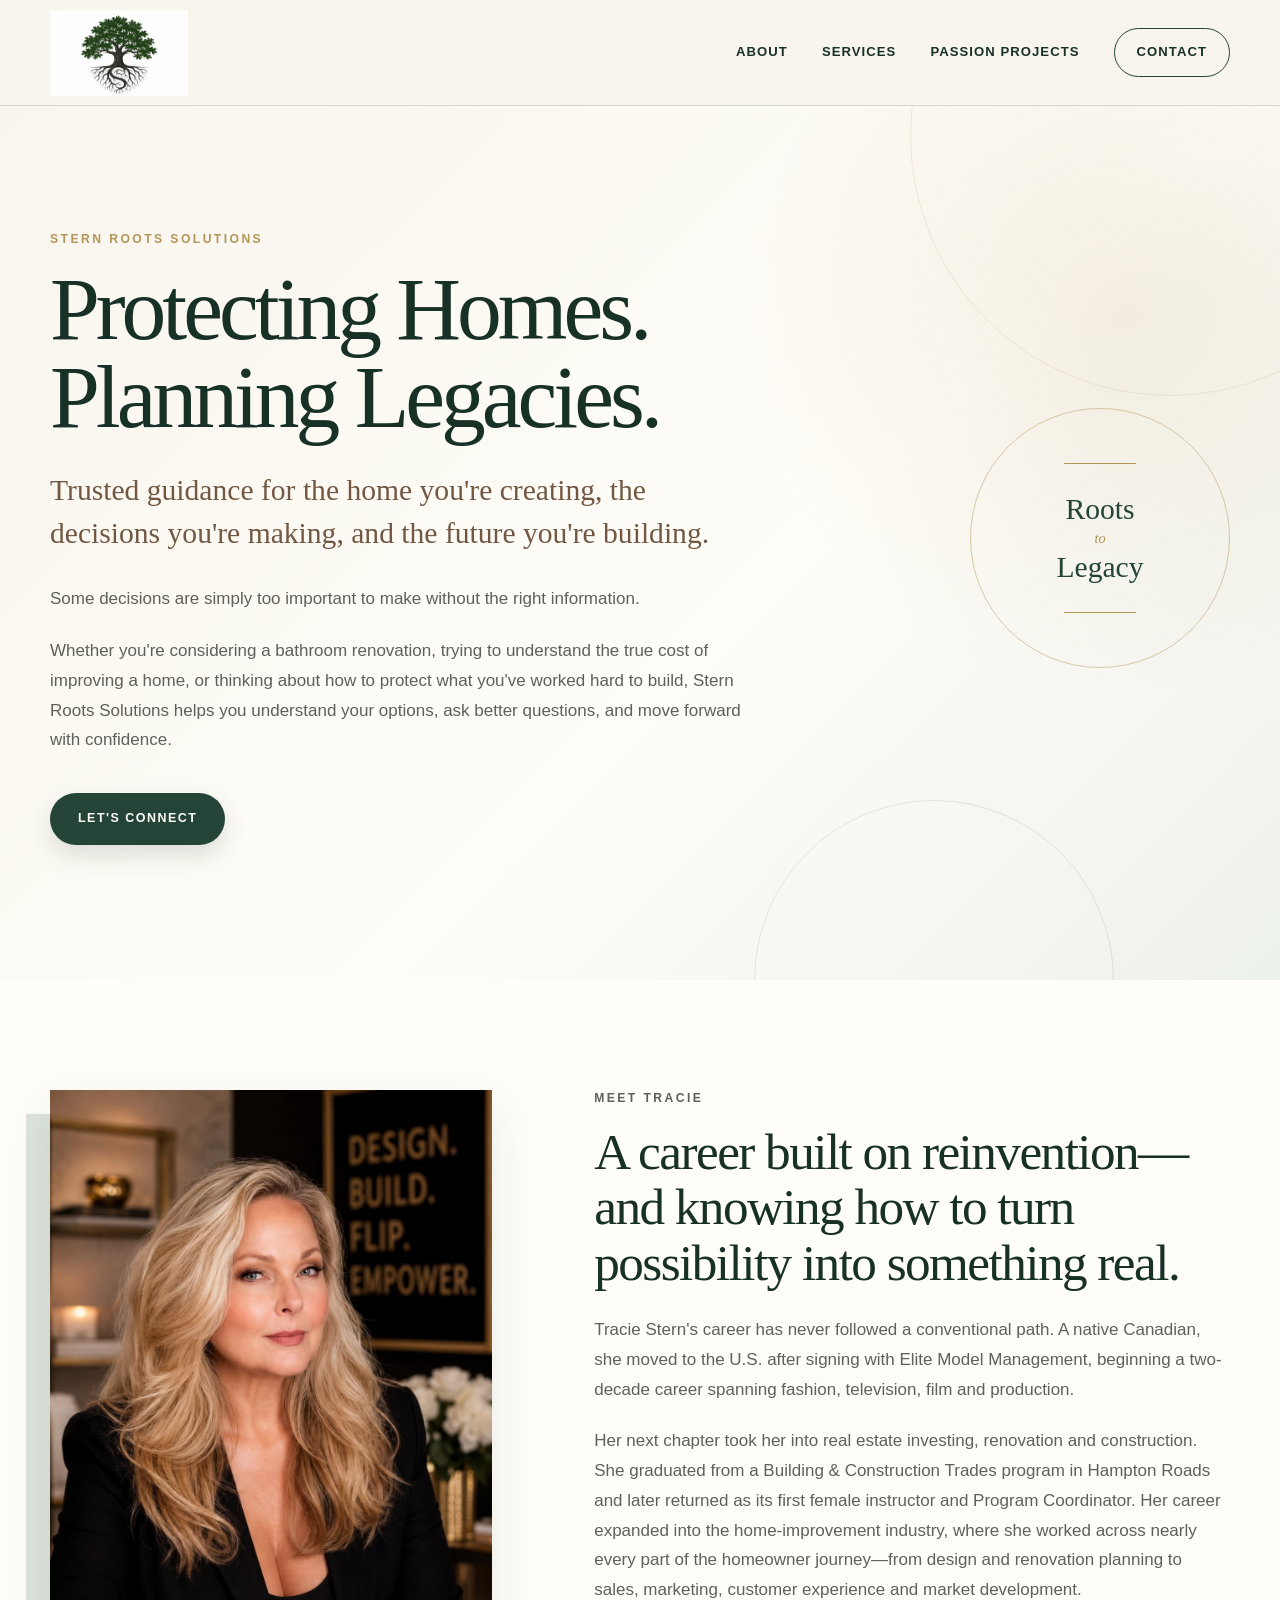
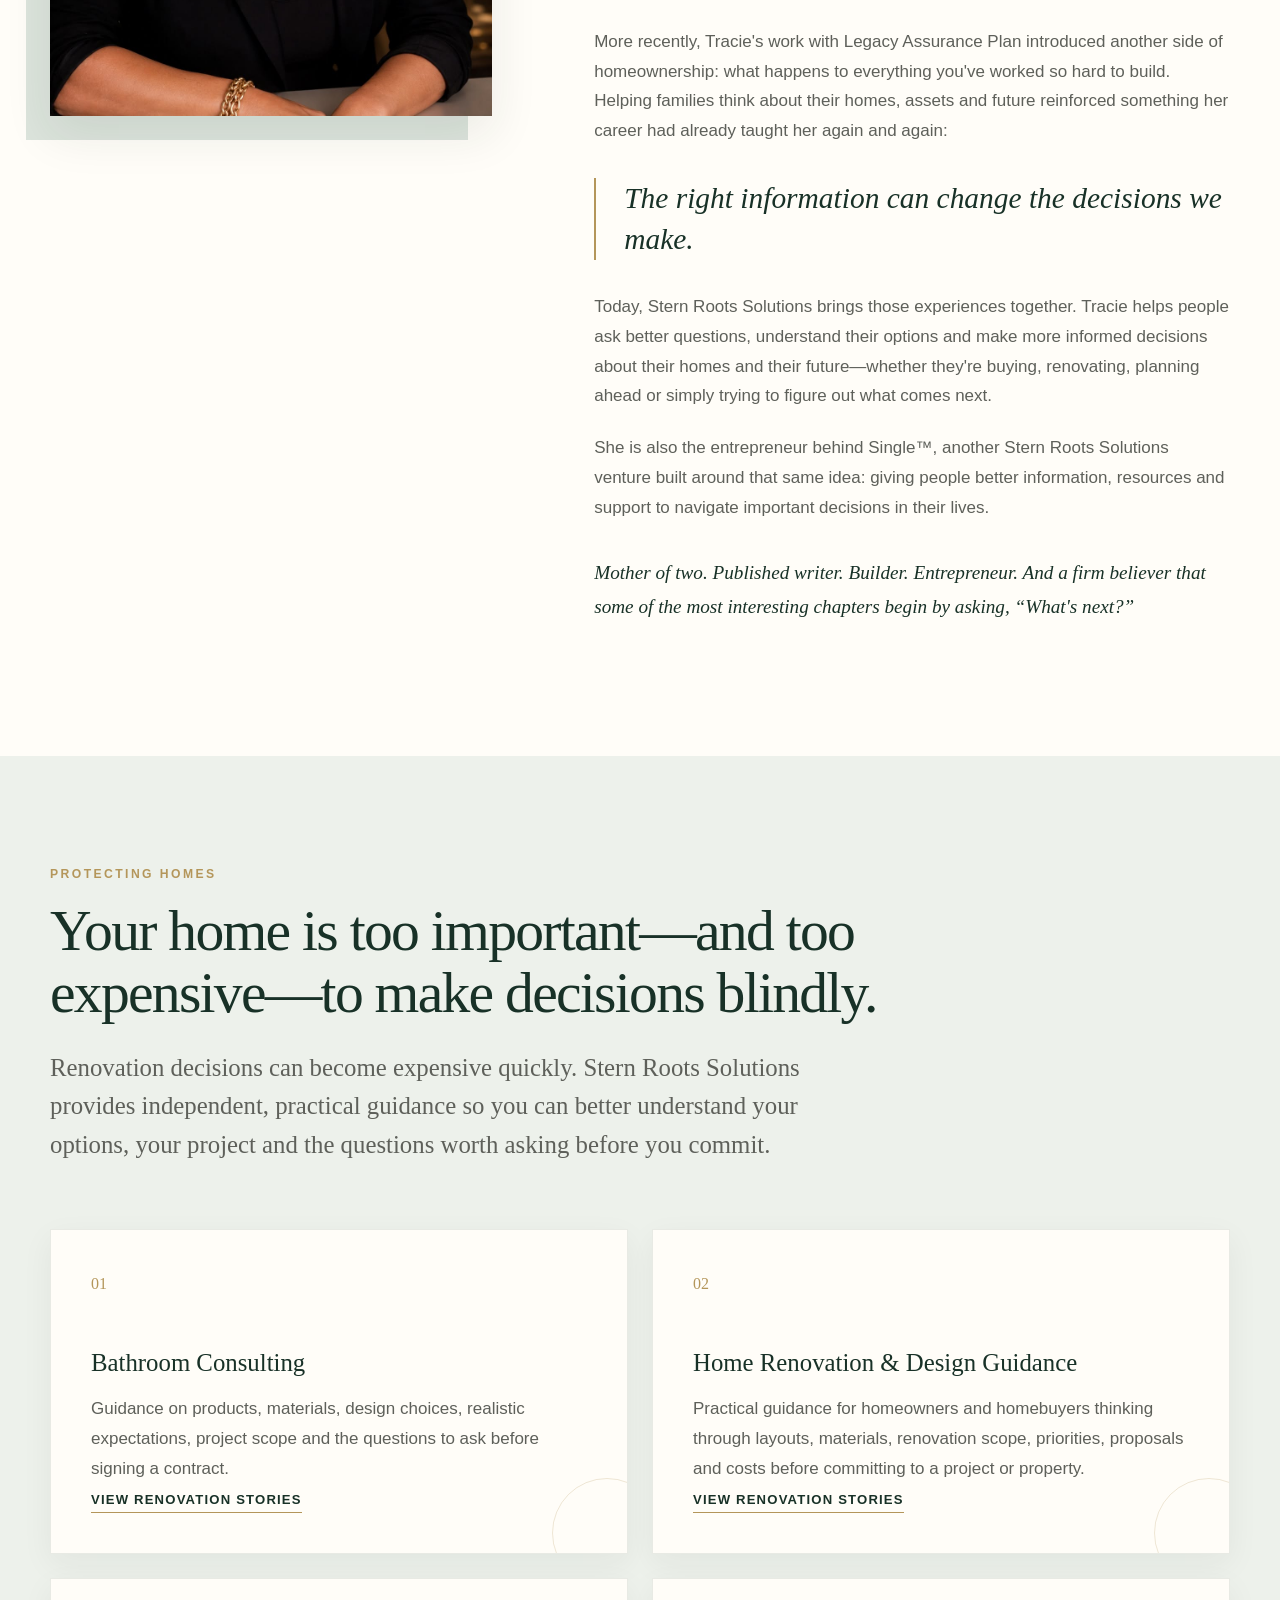
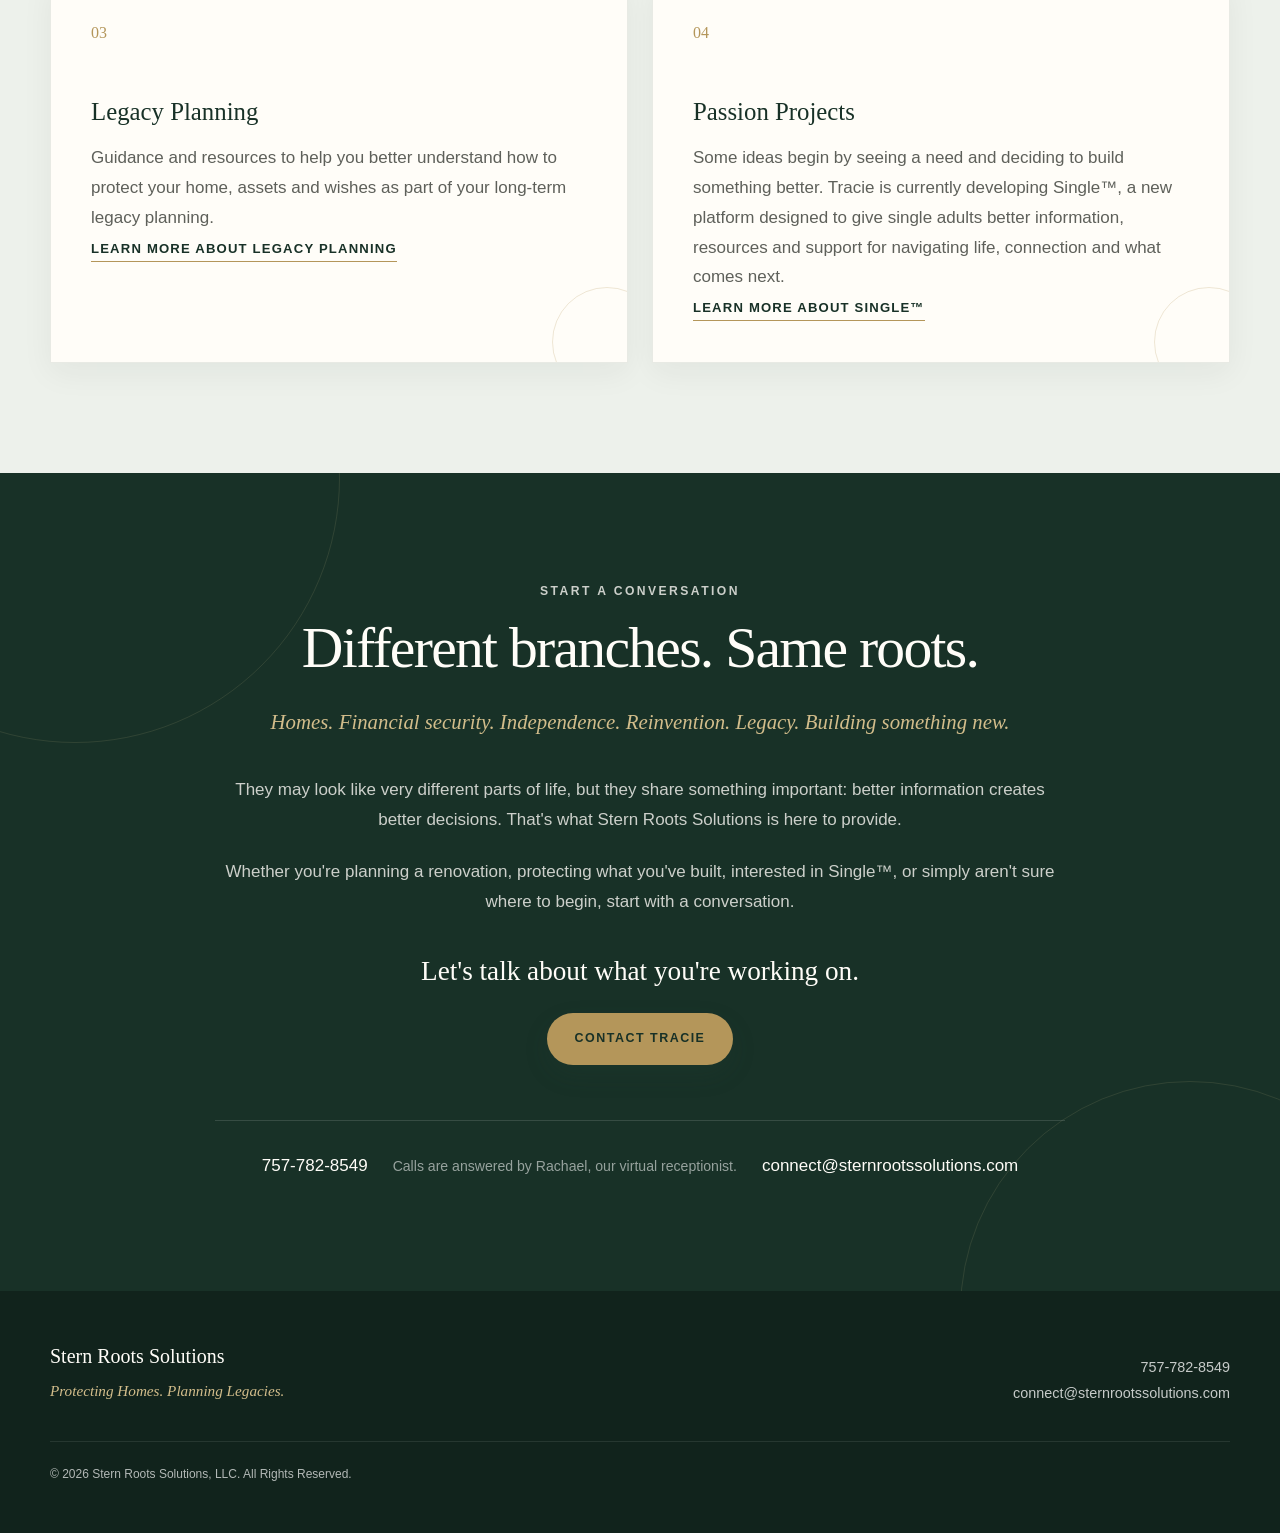
==== index.html @ f82422d4 "Launch Stern Roots Solutions website" ====
<!DOCTYPE html>

<html lang="en">

<head>

    <meta charset="UTF-8">

    <meta name="viewport" content="width=device-width, initial-scale=1.0">



    <title>Stern Roots Solutions | Protecting Homes. Planning Legacies.</title>



    <meta

        name="description"

        content="Stern Roots Solutions provides trusted guidance for home renovation, design, legacy planning, and the decisions that shape what comes next."

    >



    <link rel="stylesheet" href="css/styles.css">

    <link rel="icon" href="favicon.ico" sizes="any">
</head>



<body>



    <!-- HEADER -->

    <header class="site-header">

        <div class="header-inner">



            <a href="#top" class="brand" aria-label="Stern Roots Solutions home">

                <img

                    src="assets/images/stern-roots-logo.jpg"

                    alt="Stern Roots Solutions"

                    class="brand-logo"

                >

            </a>



            <button

                class="menu-toggle"

                type="button"

                aria-label="Open navigation"

                aria-expanded="false"

                aria-controls="site-navigation"

            >

                <span></span>

                <span></span>

                <span></span>

            </button>



            <nav id="site-navigation" class="site-nav" aria-label="Main navigation">

                <a href="#about">About</a>

                <a href="#services">Services</a>

                <a href="#passion-projects">Passion Projects</a>

                <a href="contact.html" class="nav-contact">Contact</a>

            </nav>



        </div>

    </header>





    <main id="top">



        <!-- HERO -->

        <section class="hero">

            <div class="section-inner hero-inner">



                <div class="hero-copy">

                    <p class="eyebrow">Stern Roots Solutions</p>



                    <h1>Protecting Homes.<br>Planning Legacies.</h1>



                    <p class="hero-lead">

                        Trusted guidance for the home you're creating, the decisions

                        you're making, and the future you're building.

                    </p>



                    <div class="hero-body">

                        <p>

                            Some decisions are simply too important to make without

                            the right information.

                        </p>



                        <p>

                            Whether you're considering a bathroom renovation, trying

                            to understand the true cost of improving a home, or thinking

                            about how to protect what you've worked hard to build,

                            Stern Roots Solutions helps you understand your options,

                            ask better questions, and move forward with confidence.

                        </p>

                    </div>



                    

                        <a href="contact.html" class="button button-primary">

                        Let's Connect

                    </a>

                </div>



                <div class="hero-mark" aria-hidden="true">

                    <span>Roots</span>

                    <span>to</span>

                    <span>Legacy</span>

                </div>



            </div>

        </section>





        <!-- ABOUT -->

        <section id="about" class="section about-section">

            <div class="section-inner about-grid">



                <div class="about-photo-wrap">

                    <img

                        src="assets/images/tracie-stern.jpg"

                        alt="Tracie Stern"

                        class="about-photo"

                    >

                </div>



                <div class="about-copy">

                    <p class="eyebrow">Meet Tracie</p>



                    <h2>

                        A career built on reinvention—and knowing how to turn

                        possibility into something real.

                    </h2>



                    <p>

                        Tracie Stern's career has never followed a conventional path.

                        A native Canadian, she moved to the U.S. after signing with

                        Elite Model Management, beginning a two-decade career spanning

                        fashion, television, film and production.

                    </p>



                    <p>

                        Her next chapter took her into real estate investing,

                        renovation and construction. She graduated from a Building

                        &amp; Construction Trades program in Hampton Roads and later

                        returned as its first female instructor and Program Coordinator.

                        Her career expanded into the home-improvement industry, where

                        she worked across nearly every part of the homeowner

                        journey—from design and renovation planning to sales,

                        marketing, customer experience and market development.

                    </p>



                    <p>

                        More recently, Tracie's work with Legacy Assurance Plan

                        introduced another side of homeownership: what happens to

                        everything you've worked so hard to build. Helping families

                        think about their homes, assets and future reinforced something

                        her career had already taught her again and again:

                    </p>



                    <blockquote>

                        The right information can change the decisions we make.

                    </blockquote>



                    <p>

                        Today, Stern Roots Solutions brings those experiences together.

                        Tracie helps people ask better questions, understand their

                        options and make more informed decisions about their homes and

                        their future—whether they're buying, renovating, planning ahead

                        or simply trying to figure out what comes next.

                    </p>



                    <p>

                        She is also the entrepreneur behind Single™, another Stern Roots

                        Solutions venture built around that same idea: giving people

                        better information, resources and support to navigate important

                        decisions in their lives.

                    </p>



                    <p class="about-closing">

                        Mother of two. Published writer. Builder. Entrepreneur. And a

                        firm believer that some of the most interesting chapters begin

                        by asking, “What's next?”

                    </p>

                </div>



            </div>

        </section>





        <!-- PROTECTING HOMES -->

        <section id="services" class="section homes-section">

            <div class="section-inner">



                <div class="section-heading">

                    <p class="eyebrow">Protecting Homes</p>



                    <h2>

                        Your home is too important—and too expensive—to make

                        decisions blindly.

                    </h2>



                    <p class="section-lead">

                        Renovation decisions can become expensive quickly. Stern Roots

                        Solutions provides independent, practical guidance so you can

                        better understand your options, your project and the questions

                        worth asking before you commit.

                    </p>

                </div>



                <div class="service-grid">

                    <article class="service-card">

                        <span class="service-number">01</span>

                        <h3>Bathroom Consulting</h3>

                        <p>

                            Guidance on products, materials, design choices, realistic
                            expectations, project scope and the questions to ask before
                            signing a contract.

                        </p>

                        <a href="renovation-stories.html" class="text-link">
                            View Renovation Stories
                        </a>

                    </article>


                    <article class="service-card">

                        <span class="service-number">02</span>

                        <h3>Home Renovation &amp; Design Guidance</h3>

                        <p>

                            Practical guidance for homeowners and homebuyers thinking
                            through layouts, materials, renovation scope, priorities,
                            proposals and costs before committing to a project or property.

                        </p>

                        <a href="renovation-stories.html" class="text-link">
                            View Renovation Stories
                        </a>

                    </article>


                    <article class="service-card">

                        <span class="service-number">03</span>

                        <h3>Legacy Planning</h3>

                        <p>

                            Guidance and resources to help you better understand how
                            to protect your home, assets and wishes as part of your
                            long-term legacy planning.

                        </p>

                        <a href="https://legacyassuranceplan.com/what-is-estate-planning/" class="text-link" target="_blank" rel="noopener noreferrer">
                            Learn More About Legacy Planning
                        </a>

                    </article>

                
                    <article class="service-card" id="passion-projects">

                        <span class="service-number">04</span>

                        <h3>Passion Projects</h3>

                        <p>
                            Some ideas begin by seeing a need and deciding to build
                            something better. Tracie is currently developing Single&trade;,
                            a new platform designed to give single adults better
                            information, resources and support for navigating life,
                            connection and what comes next.
                        </p>

                        <a href="https://www.whatissingle.com/" class="text-link" target="_blank" rel="noopener noreferrer">
                            Learn More About Single&trade;
                        </a>

                    </article>
</div>


                



            </div>

        </section>





        <!-- FINAL CTA -->

        <section class="section final-cta">

            <div class="section-inner final-cta-inner">



                <p class="eyebrow">Start a Conversation</p>



                <h2>Different branches. Same roots.</h2>



                <p class="cta-topics">

                    Homes. Financial security. Independence. Reinvention.

                    Legacy. Building something new.

                </p>



                <p>

                    They may look like very different parts of life, but they share

                    something important: better information creates better decisions.

                    That's what Stern Roots Solutions is here to provide.

                </p>



                <p>

                    Whether you're planning a renovation, protecting what you've built,

                    interested in Single™, or simply aren't sure where to begin,

                    start with a conversation.

                </p>



                <h3>Let's talk about what you're working on.</h3>



                

                        <a href="contact.html" class="button button-primary">

                    Contact Tracie

                </a>



                <div class="direct-contact">

                    <a href="tel:+17577828549">757-782-8549</a>

                    <span>Calls are answered by Rachael, our virtual receptionist.</span>

                    <a href="mailto:connect@sternrootssolutions.com">

                        connect@sternrootssolutions.com

                    </a>

                </div>



            </div>

        </section>



    </main>





    <!-- FOOTER -->

    <footer class="site-footer">

        <div class="section-inner footer-inner">



            <div class="footer-brand">

                <p>Stern Roots Solutions</p>

                <span>Protecting Homes. Planning Legacies.</span>

            </div>



            <div class="footer-contact">

                <a href="tel:+17577828549">757-782-8549</a>

                <a href="mailto:connect@sternrootssolutions.com">

                    connect@sternrootssolutions.com

                </a>

            </div>



            <p class="copyright">

                © 2026 Stern Roots Solutions, LLC. All Rights Reserved.

            </p>



        </div>

    </footer>





    <script src="js/main.js"></script>



</body>

</html>
---- css/styles.css ----
/* =========================================================
   STERN ROOTS SOLUTIONS
   Protecting Homes. Planning Legacies.
   ========================================================= */

:root {
    --forest: #234436;
    --forest-dark: #183127;
    --forest-soft: #365d4c;

    --gold: #b4965a;
    --gold-light: #d2bd8b;

    --brown: #725843;
    --brown-soft: #9a8069;

    --ivory: #f8f5ed;
    --ivory-deep: #efe9dc;
    --white: #fffdf8;

    --sage: #dce4dc;
    --sage-light: #edf1eb;

    --charcoal: #2f302d;
    --text-soft: #5e605a;

    --border: rgba(35, 68, 54, 0.16);
    --shadow: 0 18px 45px rgba(31, 45, 37, 0.09);

    --serif: Georgia, "Times New Roman", serif;
    --sans: Arial, Helvetica, sans-serif;

    --max-width: 1180px;
}


/* =========================================================
   RESET
   ========================================================= */

*,
*::before,
*::after {
    box-sizing: border-box;
}

html {
    scroll-behavior: smooth;
}

body {
    margin: 0;
    background: var(--ivory);
    color: var(--charcoal);
    font-family: var(--sans);
    font-size: 17px;
    line-height: 1.75;
}

img {
    display: block;
    max-width: 100%;
}

a {
    color: inherit;
}

button,
input,
select,
textarea {
    font: inherit;
}


/* =========================================================
   GLOBAL TYPOGRAPHY
   ========================================================= */

h1,
h2,
h3,
blockquote {
    font-family: var(--serif);
    color: var(--forest-dark);
}

h1,
h2,
h3,
p {
    margin-top: 0;
}

h1 {
    margin-bottom: 28px;
    font-size: clamp(3.2rem, 7vw, 6.4rem);
    font-weight: 400;
    line-height: 0.98;
    letter-spacing: -0.045em;
}

h2 {
    margin-bottom: 25px;
    font-size: clamp(2.3rem, 4.5vw, 4.25rem);
    font-weight: 400;
    line-height: 1.08;
    letter-spacing: -0.03em;
}

h3 {
    font-size: 1.55rem;
    font-weight: 400;
    line-height: 1.25;
}

p {
    margin-bottom: 22px;
}

blockquote {
    margin: 32px 0;
    padding-left: 28px;
    border-left: 2px solid var(--gold);
    font-size: clamp(1.45rem, 2.3vw, 2rem);
    font-style: italic;
    line-height: 1.4;
}

.eyebrow {
    margin-bottom: 17px;
    color: var(--gold);
    font-size: 0.76rem;
    font-weight: 700;
    letter-spacing: 0.2em;
    line-height: 1.4;
    text-transform: uppercase;
}

.section-lead {
    max-width: 820px;
    color: var(--text-soft);
    font-family: var(--serif);
    font-size: clamp(1.2rem, 2vw, 1.55rem);
    line-height: 1.55;
}

.section-inner {
    width: min(calc(100% - 48px), var(--max-width));
    margin: 0 auto;
}

.section-inner.narrow {
    max-width: 900px;
}

.section {
    padding: 110px 0;
}


/* =========================================================
   HEADER
   ========================================================= */

.site-header {
    position: sticky;
    z-index: 1000;
    top: 0;
    background: rgba(248, 245, 237, 0.96);
    border-bottom: 1px solid var(--border);
    backdrop-filter: blur(12px);
}

.header-inner {
    display: flex;
    width: min(calc(100% - 48px), var(--max-width));
    min-height: 105px;
    margin: 0 auto;
    align-items: center;
    justify-content: space-between;
    gap: 40px;
}

.brand {
    display: block;
    flex: 0 0 auto;
}

.brand-logo {
    width: 215px;
    height: 86px;
    object-fit: contain;
    object-position: left center;
}

.site-nav {
    display: flex;
    align-items: center;
    gap: 34px;
}

.site-nav a {
    color: var(--forest-dark);
    font-size: 0.82rem;
    font-weight: 600;
    letter-spacing: 0.08em;
    text-decoration: none;
    text-transform: uppercase;
    transition: color 160ms ease;
}

.site-nav a:hover {
    color: var(--gold);
}

.site-nav .nav-contact {
    padding: 12px 22px;
    border: 1px solid var(--forest);
    border-radius: 999px;
}

.site-nav .nav-contact:hover {
    background: var(--forest);
    color: var(--white);
}

.menu-toggle {
    display: none;
    width: 44px;
    height: 44px;
    padding: 10px;
    background: transparent;
    border: 0;
    cursor: pointer;
}

.menu-toggle span {
    display: block;
    height: 2px;
    margin: 5px 0;
    background: var(--forest-dark);
}


/* =========================================================
   BUTTONS / LINKS
   ========================================================= */

.button {
    display: inline-flex;
    min-height: 52px;
    padding: 14px 27px;
    align-items: center;
    justify-content: center;
    border: 1px solid transparent;
    border-radius: 999px;
    font-size: 0.78rem;
    font-weight: 700;
    letter-spacing: 0.12em;
    text-decoration: none;
    text-transform: uppercase;
    transition:
        transform 160ms ease,
        background 160ms ease,
        color 160ms ease,
        box-shadow 160ms ease;
}

.button:hover {
    transform: translateY(-2px);
}

.button-primary {
    background: var(--forest);
    color: var(--white);
    box-shadow: 0 10px 25px rgba(35, 68, 54, 0.16);
}

.button-primary:hover {
    background: var(--forest-dark);
    box-shadow: 0 14px 30px rgba(35, 68, 54, 0.22);
}

.text-link {
    display: inline-block;
    color: var(--forest-dark);
    border-bottom: 1px solid var(--gold);
    font-size: 0.82rem;
    font-weight: 700;
    letter-spacing: 0.09em;
    text-decoration: none;
    text-transform: uppercase;
}

.text-link:hover {
    color: var(--gold);
}


/* =========================================================
   HERO
   ========================================================= */

.hero {
    position: relative;
    overflow: hidden;
    padding: 125px 0 135px;
    background:
        radial-gradient(
            circle at 88% 24%,
            rgba(180, 150, 90, 0.14),
            transparent 29%
        ),
        linear-gradient(
            135deg,
            var(--ivory) 0%,
            var(--white) 58%,
            var(--sage-light) 100%
        );
}

.hero::before {
    position: absolute;
    top: -230px;
    right: -150px;
    width: 520px;
    height: 520px;
    border: 1px solid rgba(180, 150, 90, 0.16);
    border-radius: 50%;
    content: "";
}

.hero::after {
    position: absolute;
    right: 13%;
    bottom: -180px;
    width: 360px;
    height: 360px;
    border: 1px solid rgba(35, 68, 54, 0.11);
    border-radius: 50%;
    content: "";
}

.hero-inner {
    position: relative;
    z-index: 1;
    display: grid;
    grid-template-columns: minmax(0, 1.5fr) minmax(250px, 0.5fr);
    align-items: center;
    gap: 80px;
}

.hero-copy {
    max-width: 790px;
}

.hero-lead {
    max-width: 700px;
    margin-bottom: 30px;
    color: var(--brown);
    font-family: var(--serif);
    font-size: clamp(1.35rem, 2.5vw, 1.85rem);
    line-height: 1.45;
}

.hero-body {
    max-width: 720px;
    margin-bottom: 38px;
    color: var(--text-soft);
}

.hero-mark {
    display: flex;
    position: relative;
    width: 260px;
    height: 260px;
    align-items: center;
    justify-content: center;
    flex-direction: column;
    justify-self: end;
    color: var(--forest);
    border: 1px solid rgba(180, 150, 90, 0.48);
    border-radius: 50%;
    font-family: var(--serif);
    line-height: 1.15;
    text-align: center;
}

.hero-mark::before,
.hero-mark::after {
    position: absolute;
    width: 72px;
    height: 1px;
    background: var(--gold);
    content: "";
}

.hero-mark::before {
    top: 54px;
}

.hero-mark::after {
    bottom: 54px;
}

.hero-mark span:first-child,
.hero-mark span:last-child {
    font-size: 1.85rem;
}

.hero-mark span:nth-child(2) {
    margin: 4px 0;
    color: var(--gold);
    font-size: 0.9rem;
    font-style: italic;
}


/* =========================================================
   ABOUT
   ========================================================= */

.about-section {
    background: var(--white);
}

.about-grid {
    display: grid;
    grid-template-columns: minmax(320px, 0.82fr) minmax(0, 1.18fr);
    align-items: start;
    gap: clamp(55px, 8vw, 105px);
}

.about-photo-wrap {
    position: sticky;
    top: 145px;
}

.about-photo-wrap::before {
    position: absolute;
    z-index: 0;
    top: 24px;
    left: -24px;
    width: 100%;
    height: 100%;
    background: var(--sage);
    content: "";
}

.about-photo {
    position: relative;
    z-index: 1;
    width: 100%;
    min-height: 590px;
    object-fit: cover;
    box-shadow: var(--shadow);
}

.about-copy h2 {
    font-size: clamp(2.2rem, 4vw, 3.6rem);
}

.about-copy > p {
    color: var(--text-soft);
}

.about-closing {
    margin-top: 34px;
    color: var(--forest-dark) !important;
    font-family: var(--serif);
    font-size: 1.2rem;
    font-style: italic;
}


/* =========================================================
   SERVICES INTRO
   ========================================================= */

.services-intro {
    padding-bottom: 75px;
    background: var(--forest-dark);
    text-align: center;
}

.services-intro h2 {
    color: var(--white);
}

.services-intro .section-lead {
    margin-right: auto;
    margin-left: auto;
    color: rgba(255, 253, 248, 0.76);
}


/* =========================================================
   PROTECTING HOMES
   ========================================================= */

.homes-section {
    background: var(--sage-light);
}

.section-heading {
    max-width: 880px;
    margin-bottom: 65px;
}

.service-grid {
    display: grid;
    grid-template-columns: repeat(2, minmax(0, 1fr));
    gap: 24px;
}

.service-card {
    position: relative;
    min-height: 300px;
    padding: 40px;
    overflow: hidden;
    background: var(--white);
    border: 1px solid rgba(35, 68, 54, 0.1);
    box-shadow: 0 10px 30px rgba(31, 45, 37, 0.055);
}

.service-card::after {
    position: absolute;
    right: -35px;
    bottom: -35px;
    width: 110px;
    height: 110px;
    border: 1px solid rgba(180, 150, 90, 0.23);
    border-radius: 50%;
    content: "";
}

.service-number {
    display: block;
    margin-bottom: 50px;
    color: var(--gold);
    font-family: var(--serif);
    font-size: 1rem;
}

.service-card h3 {
    margin-bottom: 15px;
}

.service-card p {
    margin-bottom: 0;
    color: var(--text-soft);
}

.statement-panel {
    display: grid;
    margin-top: 45px;
    padding: 42px 48px;
    background: var(--forest);
    grid-template-columns: minmax(0, 1fr) auto;
    align-items: center;
    gap: 50px;
}

.statement-panel p {
    max-width: 760px;
    margin: 0;
    color: var(--white);
    font-family: var(--serif);
    font-size: clamp(1.3rem, 2.3vw, 1.75rem);
    line-height: 1.45;
}

.statement-panel .text-link {
    color: var(--white);
}


/* =========================================================
   LEGACY
   ========================================================= */

.legacy-section {
    position: relative;
    overflow: hidden;
    background: var(--ivory-deep);
}

.legacy-section::after {
    position: absolute;
    top: 50%;
    left: -170px;
    width: 400px;
    height: 400px;
    border: 1px solid rgba(180, 150, 90, 0.18);
    border-radius: 50%;
    content: "";
    transform: translateY(-50%);
}

.legacy-grid {
    position: relative;
    z-index: 1;
    display: grid;
    grid-template-columns: minmax(0, 0.9fr) minmax(0, 1.1fr);
    gap: clamp(60px, 9vw, 120px);
}

.legacy-heading h2 {
    margin-bottom: 0;
}

.legacy-copy {
    padding-top: 43px;
    color: var(--text-soft);
}

.button-row {
    margin-top: 36px;
}


/* =========================================================
   SINGLE VENTURE
   ========================================================= */

.venture-section {
    background: var(--white);
}

.venture-inner {
    display: grid;
    grid-template-columns: 245px minmax(0, 1fr);
    gap: clamp(50px, 8vw, 100px);
}

.venture-label {
    padding-top: 15px;
}

.venture-label span {
    display: block;
}

.venture-label span:first-child {
    margin-bottom: 11px;
    color: var(--gold);
    font-size: 0.75rem;
    font-weight: 700;
    letter-spacing: 0.16em;
    text-transform: uppercase;
}

.venture-label span:last-child {
    max-width: 180px;
    padding-top: 14px;
    color: var(--text-soft);
    border-top: 1px solid var(--gold-light);
    font-family: var(--serif);
    font-size: 1rem;
    font-style: italic;
    line-height: 1.4;
}

.venture-content {
    max-width: 790px;
}

.single-wordmark {
    margin-bottom: 14px;
    color: var(--forest);
    font-family: var(--serif);
    font-size: 1.5rem;
    letter-spacing: 0.04em;
}

.venture-content > p {
    color: var(--text-soft);
}

.venture-home {
    margin-top: 55px;
    padding: 42px;
    background: var(--sage-light);
    border-left: 3px solid var(--gold);
}

.venture-home h3 {
    margin-bottom: 20px;
}

.venture-home p:last-child {
    margin-bottom: 0;
}

.venture-highlight {
    color: var(--forest-dark);
    font-family: var(--serif);
    font-size: 1.45rem;
    font-style: italic;
}


/* =========================================================
   FINAL CTA
   ========================================================= */

.final-cta {
    position: relative;
    overflow: hidden;
    background: var(--forest-dark);
    text-align: center;
}

.final-cta::before,
.final-cta::after {
    position: absolute;
    border: 1px solid rgba(210, 189, 139, 0.13);
    border-radius: 50%;
    content: "";
}

.final-cta::before {
    top: -260px;
    left: -190px;
    width: 530px;
    height: 530px;
}

.final-cta::after {
    right: -140px;
    bottom: -250px;
    width: 460px;
    height: 460px;
}

.final-cta-inner {
    position: relative;
    z-index: 1;
    max-width: 850px;
}

.final-cta h2,
.final-cta h3 {
    color: var(--white);
}

.final-cta h3 {
    margin: 38px 0 25px;
    font-size: 1.7rem;
}

.final-cta p {
    color: rgba(255, 253, 248, 0.78);
}

.cta-topics {
    margin-bottom: 35px;
    color: var(--gold-light) !important;
    font-family: var(--serif);
    font-size: 1.3rem;
    font-style: italic;
}

.final-cta .button-primary {
    background: var(--gold);
    color: var(--forest-dark);
}

.final-cta .button-primary:hover {
    background: var(--gold-light);
}

.direct-contact {
    display: flex;
    margin-top: 55px;
    padding-top: 30px;
    align-items: center;
    justify-content: center;
    flex-wrap: wrap;
    gap: 12px 25px;
    border-top: 1px solid rgba(255, 255, 255, 0.13);
}

.direct-contact a {
    color: var(--white);
    text-decoration: none;
}

.direct-contact span {
    color: rgba(255, 255, 255, 0.55);
    font-size: 0.88rem;
}


/* =========================================================
   FOOTER
   ========================================================= */

.site-footer {
    padding: 48px 0;
    background: #11231c;
    color: rgba(255, 255, 255, 0.68);
}

.footer-inner {
    display: grid;
    grid-template-columns: 1fr auto;
    align-items: end;
    gap: 25px 50px;
}

.footer-brand p {
    margin-bottom: 2px;
    color: var(--white);
    font-family: var(--serif);
    font-size: 1.25rem;
}

.footer-brand span {
    color: var(--gold-light);
    font-family: var(--serif);
    font-size: 0.95rem;
    font-style: italic;
}

.footer-contact {
    display: flex;
    flex-direction: column;
    align-items: flex-end;
}

.footer-contact a {
    color: rgba(255, 255, 255, 0.76);
    font-size: 0.9rem;
    text-decoration: none;
}

.copyright {
    grid-column: 1 / -1;
    margin: 10px 0 0;
    padding-top: 22px;
    border-top: 1px solid rgba(255, 255, 255, 0.09);
    font-size: 0.75rem;
}


/* =========================================================
   RESPONSIVE
   ========================================================= */

@media (max-width: 900px) {

    .section {
        padding: 85px 0;
    }

    .hero {
        padding: 90px 0;
    }

    .hero-inner {
        grid-template-columns: 1fr;
        gap: 60px;
    }

    .hero-mark {
        width: 220px;
        height: 220px;
        justify-self: start;
    }

    .about-grid,
    .legacy-grid {
        grid-template-columns: 1fr;
    }

    .about-photo-wrap {
        position: relative;
        top: auto;
        max-width: 570px;
    }

    .about-photo {
        min-height: 0;
    }

    .legacy-copy {
        padding-top: 0;
    }

    .venture-inner {
        grid-template-columns: 1fr;
        gap: 35px;
    }

    .venture-label span:last-child {
        max-width: none;
    }

}


@media (max-width: 760px) {

    body {
        font-size: 16px;
    }

    .section-inner,
    .header-inner {
        width: min(calc(100% - 32px), var(--max-width));
    }

    .header-inner {
        min-height: 88px;
    }

    .brand-logo {
        width: 175px;
        height: 70px;
    }

    .menu-toggle {
        display: block;
    }

    .site-nav {
        display: none;
        position: absolute;
        top: 88px;
        right: 0;
        left: 0;
        padding: 25px 24px 30px;
        background: var(--ivory);
        border-bottom: 1px solid var(--border);
        flex-direction: column;
        align-items: stretch;
        gap: 0;
        box-shadow: 0 15px 30px rgba(31, 45, 37, 0.08);
    }

    .site-nav.is-open {
        display: flex;
    }

    .site-nav a {
        padding: 14px 0;
        border-bottom: 1px solid var(--border);
    }

    .site-nav .nav-contact {
        margin-top: 16px;
        padding: 12px 20px;
        border-bottom: 1px solid var(--forest);
        text-align: center;
    }

    h1 {
        font-size: clamp(3rem, 15vw, 4.5rem);
    }

    h2 {
        font-size: clamp(2.15rem, 10vw, 3.25rem);
    }

    .hero {
        padding: 75px 0 85px;
    }

    .hero-mark {
        display: none;
    }

    .about-grid {
        gap: 60px;
    }

    .about-photo-wrap::before {
        top: 14px;
        left: -14px;
    }

    .service-grid {
        grid-template-columns: 1fr;
    }

    .service-card {
        min-height: auto;
        padding: 32px;
    }

    .service-number {
        margin-bottom: 32px;
    }

    .statement-panel {
        grid-template-columns: 1fr;
        padding: 34px;
        gap: 25px;
    }

    .venture-home {
        padding: 30px;
    }

    .direct-contact {
        flex-direction: column;
    }

    .footer-inner {
        grid-template-columns: 1fr;
    }

    .footer-contact {
        align-items: flex-start;
    }

}


@media (max-width: 480px) {

    .section {
        padding: 70px 0;
    }

    .hero {
        padding: 65px 0 75px;
    }

    .service-card,
    .statement-panel,
    .venture-home {
        padding: 27px;
    }

}
/* =========================================================
   CONTACT PAGE
   ========================================================= */

.contact-hero {
    padding: 100px 0 70px;
    background:
        radial-gradient(
            circle at 85% 20%,
            rgba(180, 150, 90, 0.14),
            transparent 28%
        ),
        linear-gradient(
            135deg,
            var(--ivory) 0%,
            var(--white) 100%
        );
    border-bottom: 1px solid var(--border);
}

.contact-hero-inner {
    max-width: 900px;
}

.contact-hero h1 {
    margin-bottom: 25px;
}

.contact-intro {
    max-width: 680px;
    margin-bottom: 0;
    color: var(--brown);
    font-family: var(--serif);
    font-size: clamp(1.35rem, 2.5vw, 1.8rem);
    line-height: 1.5;
}

.contact-section {
    padding: 95px 0 120px;
    background: var(--white);
}

.contact-grid {
    display: grid;
    grid-template-columns: minmax(0, 1.35fr) minmax(300px, 0.65fr);
    align-items: start;
    gap: clamp(60px, 9vw, 115px);
}

.contact-form {
    display: flex;
    flex-direction: column;
    gap: 27px;
}

.form-row {
    display: grid;
    grid-template-columns: repeat(2, minmax(0, 1fr));
    gap: 22px;
}

.form-field {
    display: flex;
    flex-direction: column;
    gap: 8px;
}

.form-field label {
    color: var(--forest-dark);
    font-size: 0.82rem;
    font-weight: 700;
    letter-spacing: 0.06em;
    text-transform: uppercase;
}

.optional {
    color: var(--text-soft);
    font-size: 0.72rem;
    font-weight: 400;
    letter-spacing: 0;
    text-transform: none;
}

.form-field input,
.form-field select,
.form-field textarea {
    width: 100%;
    padding: 14px 16px;
    background: var(--ivory);
    color: var(--charcoal);
    border: 1px solid rgba(35, 68, 54, 0.2);
    border-radius: 0;
    outline: none;
    transition:
        border-color 160ms ease,
        box-shadow 160ms ease,
        background 160ms ease;
}

.form-field input,
.form-field select {
    min-height: 54px;
}

.form-field textarea {
    resize: vertical;
}

.form-field input:focus,
.form-field select:focus,
.form-field textarea:focus {
    background: var(--white);
    border-color: var(--gold);
    box-shadow: 0 0 0 3px rgba(180, 150, 90, 0.12);
}

.contact-form .button {
    align-self: flex-start;
    margin-top: 8px;
    border: 0;
    cursor: pointer;
}

.contact-details {
    padding: 42px;
    background: var(--sage-light);
    border-top: 3px solid var(--gold);
}

.contact-details h2 {
    margin-bottom: 38px;
    font-size: clamp(2rem, 3.5vw, 2.8rem);
}

.contact-method {
    padding: 26px 0;
    border-top: 1px solid var(--border);
}

.contact-label {
    display: block;
    margin-bottom: 7px;
    color: var(--gold);
    font-size: 0.72rem;
    font-weight: 700;
    letter-spacing: 0.16em;
    text-transform: uppercase;
}

.contact-method > a {
    color: var(--forest-dark);
    font-family: var(--serif);
    font-size: 1.2rem;
    text-decoration: none;
}

.contact-method > a:hover {
    color: var(--gold);
}

.contact-method p {
    margin: 8px 0 0;
    color: var(--text-soft);
    font-size: 0.9rem;
}

.contact-note {
    margin-top: 20px;
    padding: 25px 0 0;
    border-top: 1px solid var(--border);
}

.contact-note p {
    margin: 0;
    color: var(--text-soft);
    font-family: var(--serif);
    font-size: 1rem;
    font-style: italic;
}

.contact-success {
    padding: 45px;
    background: var(--sage-light);
    border-left: 3px solid var(--gold);
}

.contact-success h2 {
    margin-bottom: 20px;
}

.contact-success a {
    color: var(--forest);
}

.success-signoff {
    margin-top: 30px;
    margin-bottom: 0;
    color: var(--forest-dark);
    font-family: var(--serif);
    font-size: 1.2rem;
    font-style: italic;
}


/* Contact responsive */

@media (max-width: 850px) {

    .contact-grid {
        grid-template-columns: 1fr;
    }

    .contact-details {
        max-width: 600px;
    }

}

@media (max-width: 600px) {

    .contact-hero {
        padding: 70px 0 55px;
    }

    .contact-section {
        padding: 70px 0 85px;
    }

    .form-row {
        grid-template-columns: 1fr;
    }

    .contact-details,
    .contact-success {
        padding: 30px;
    }

    .contact-form .button {
        width: 100%;
    }

}
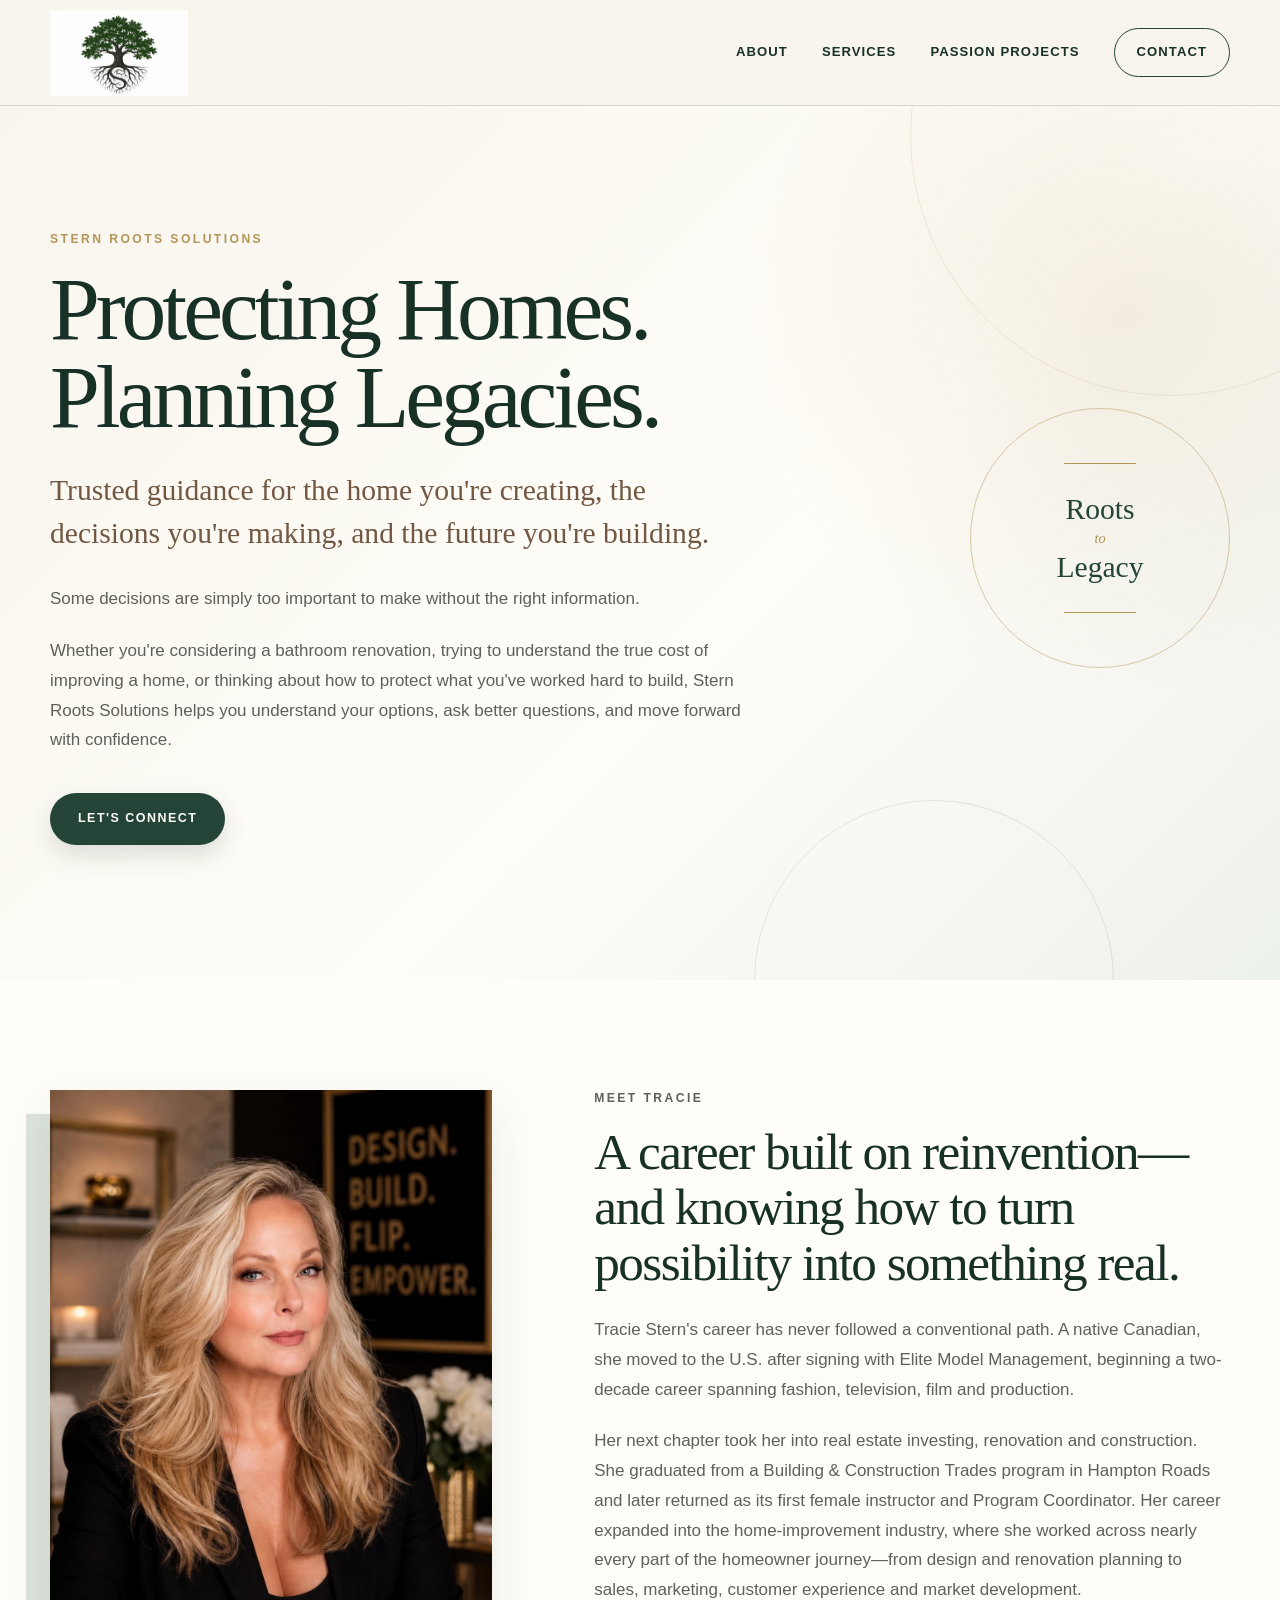
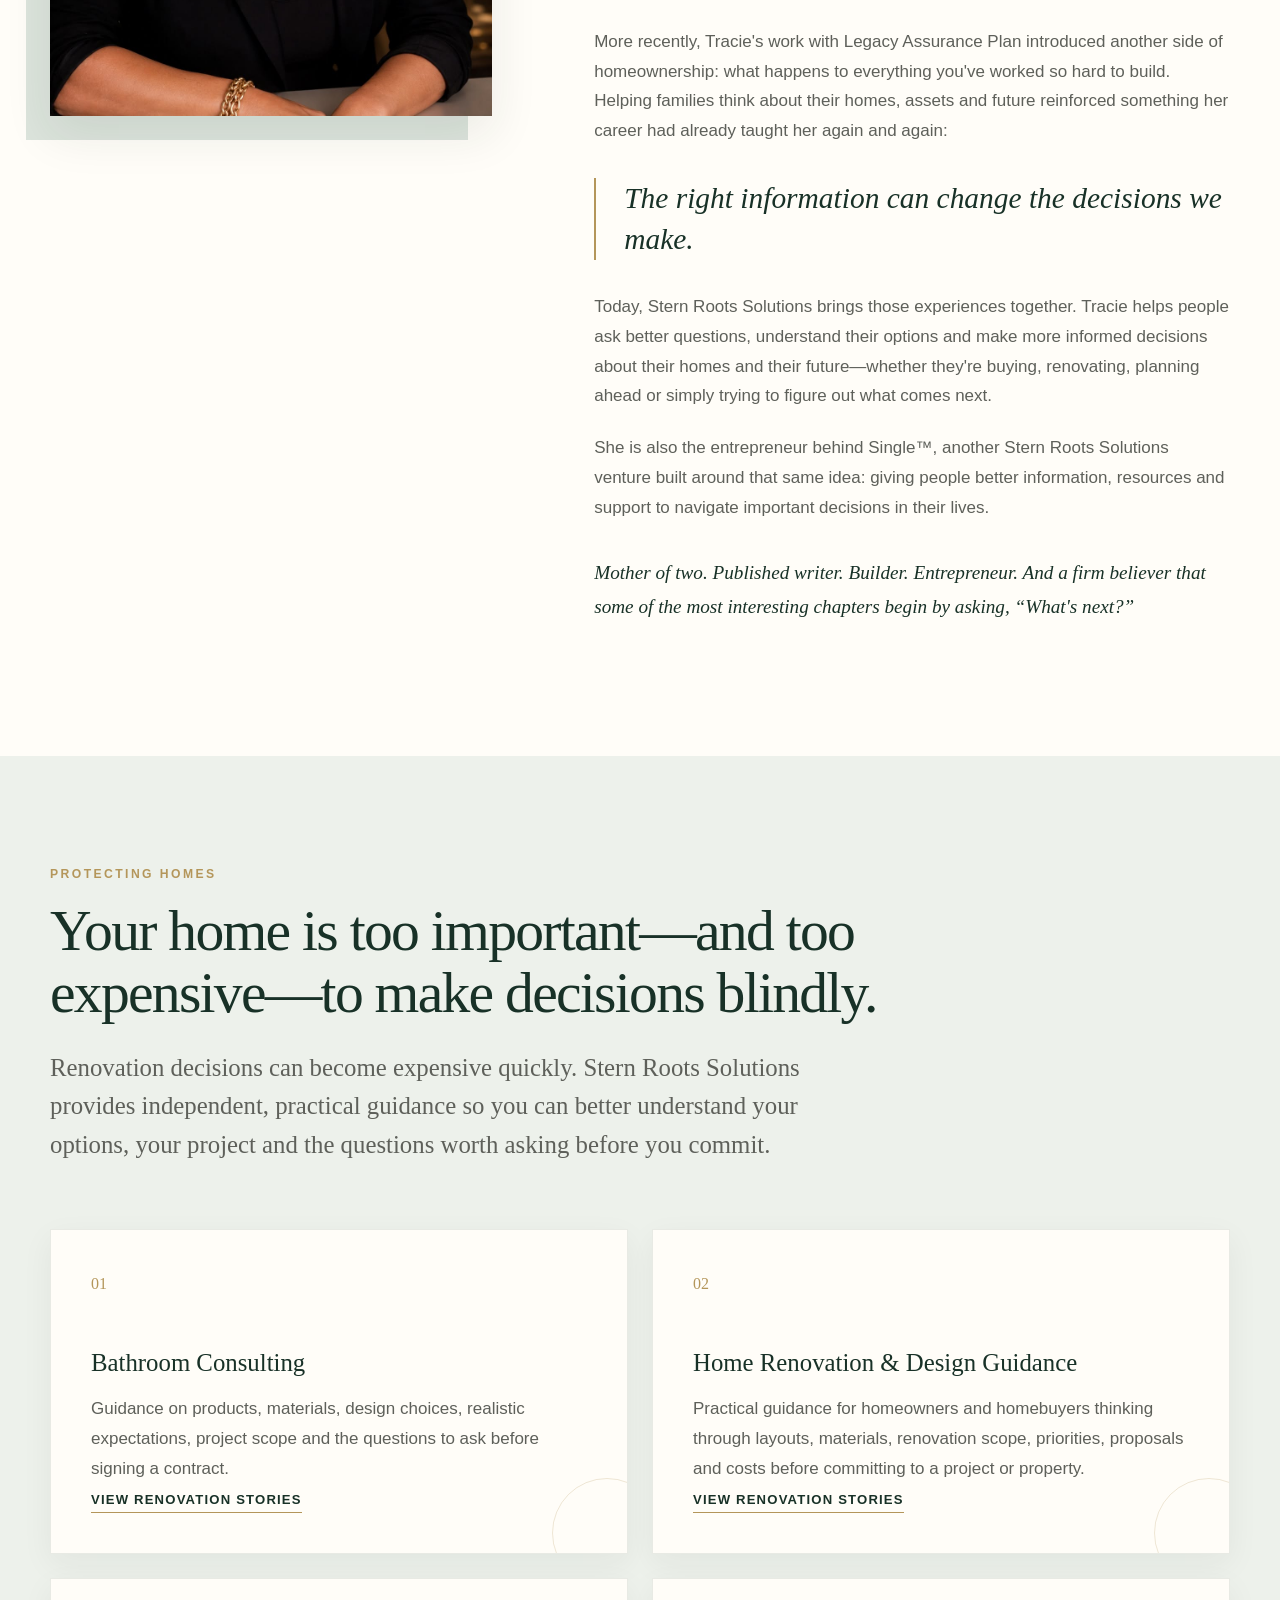
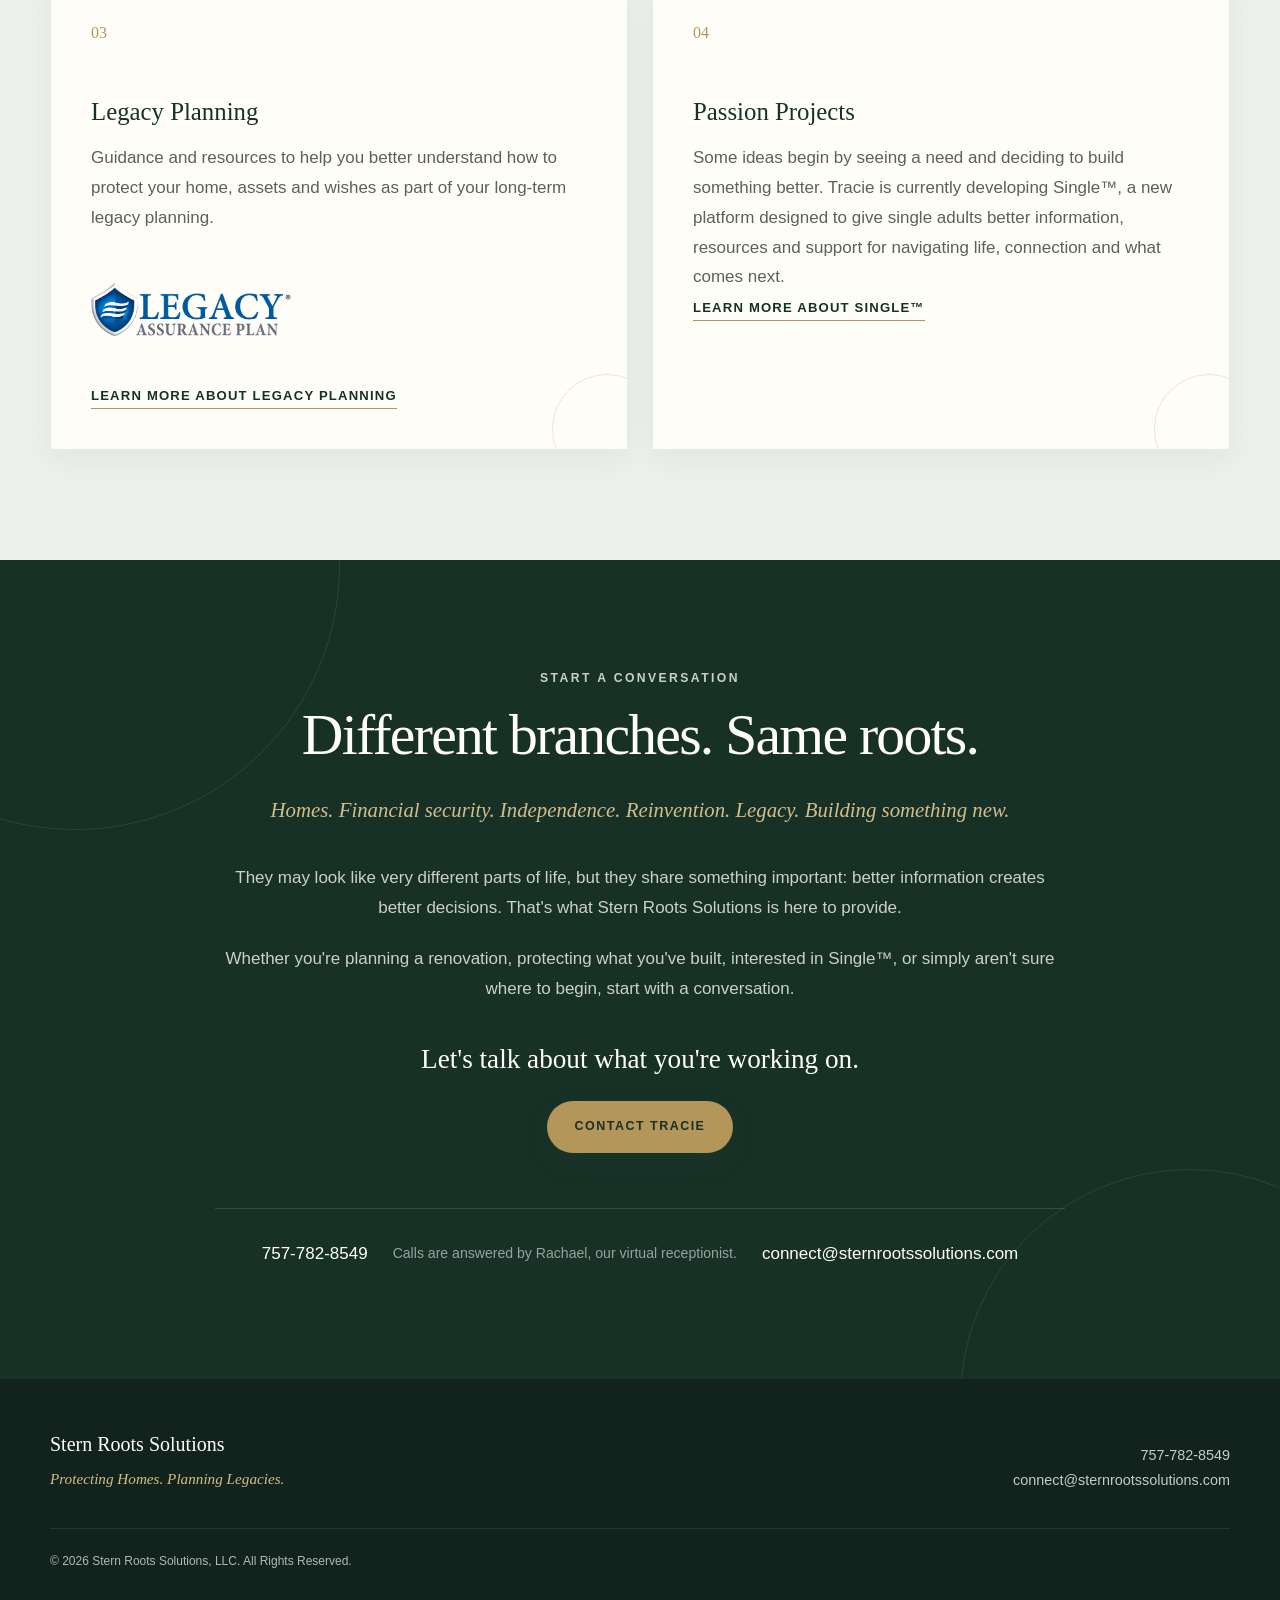
==== commit 372dea3b: "Add Legacy Assurance Plan logo" ====
--- a/index.html
+++ b/index.html
@@ -448,6 +448,12 @@
                             long-term legacy planning.
 
                         </p>
+
+                        <img
+                            src="assets/images/LAP_Logo_1200x630.png"
+                            alt="Legacy Assurance Plan"
+                            class="legacy-assurance-logo"
+                        >
 
                         <a href="https://legacyassuranceplan.com/what-is-estate-planning/" class="text-link" target="_blank" rel="noopener noreferrer">
                             Learn More About Legacy Planning
--- a/css/styles.css
+++ b/css/styles.css
@@ -1278,4 +1278,12 @@
         width: 100%;
     }
 
+}
+/* Legacy Assurance Plan logo */
+.legacy-assurance-logo {
+    display: block;
+    width: min(200px, 70%);
+    height: auto;
+    margin: 24px 0 18px;
+    object-fit: contain;
 }
